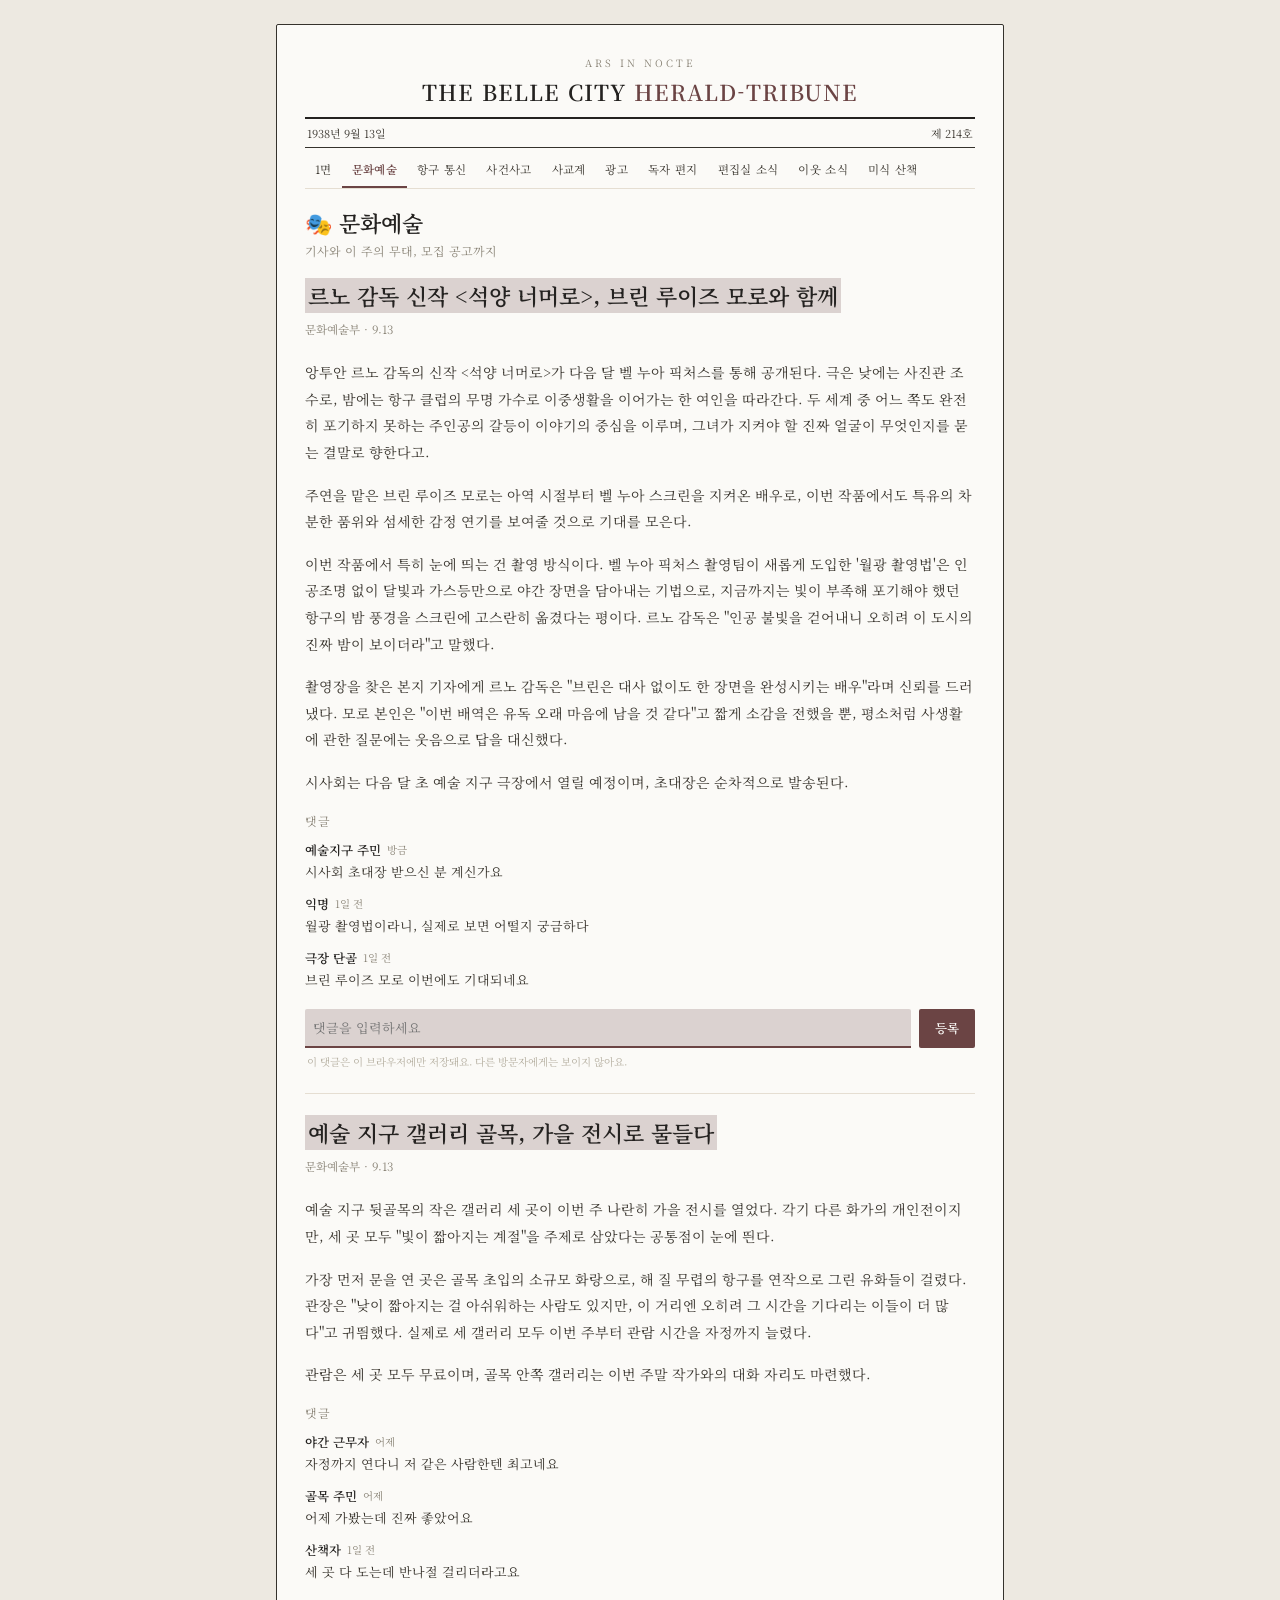
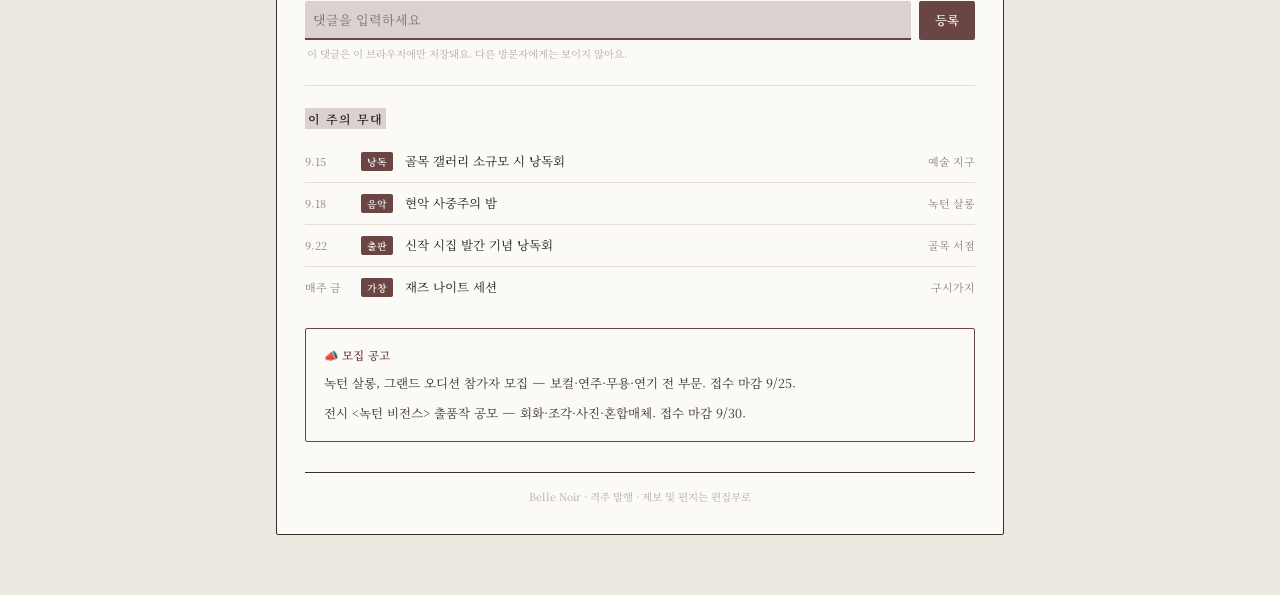
==== culture.html @ 5d4853d4 "Add files via upload" ====
<!DOCTYPE html>
<html lang="ko">
<head>
<meta charset="UTF-8" />
<meta name="viewport" content="width=device-width, initial-scale=1.0" />
<title>문화예술 — The Belle City Herald-Tribune</title>
<link rel="stylesheet" href="https://fonts.googleapis.com/css2?family=Noto+Serif+KR:wght@400;500;600;700&display=swap" />
<link rel="stylesheet" href="style.css" />
</head>
<body data-page="culture">

<div class="bn-wrap">
  <div class="bn-paper">

    <div id="bn-header"></div>

    <p class="bn-section-title">🎭 문화예술</p>
    <p class="bn-section-desc">기사와 이 주의 무대, 모집 공고까지</p>

    <article id="movie">
      <h1 class="bn-article-title"><span class="bn-hl">르노 감독 신작 &lt;석양 너머로&gt;, 브린 루이즈 모로와 함께</span></h1>
      <p class="bn-article-meta">문화예술부 · 9.13</p>
      <div class="bn-article-body">
        <p>앙투안 르노 감독의 신작 &lt;석양 너머로&gt;가 다음 달 벨 누아 픽처스를 통해 공개된다. 극은 낮에는 사진관 조수로, 밤에는 항구 클럽의 무명 가수로 이중생활을 이어가는 한 여인을 따라간다. 두 세계 중 어느 쪽도 완전히 포기하지 못하는 주인공의 갈등이 이야기의 중심을 이루며, 그녀가 지켜야 할 진짜 얼굴이 무엇인지를 묻는 결말로 향한다고.</p>
        <p>주연을 맡은 브린 루이즈 모로는 아역 시절부터 벨 누아 스크린을 지켜온 배우로, 이번 작품에서도 특유의 차분한 품위와 섬세한 감정 연기를 보여줄 것으로 기대를 모은다.</p>
        <p>이번 작품에서 특히 눈에 띄는 건 촬영 방식이다. 벨 누아 픽처스 촬영팀이 새롭게 도입한 '월광 촬영법'은 인공조명 없이 달빛과 가스등만으로 야간 장면을 담아내는 기법으로, 지금까지는 빛이 부족해 포기해야 했던 항구의 밤 풍경을 스크린에 고스란히 옮겼다는 평이다. 르노 감독은 "인공 불빛을 걷어내니 오히려 이 도시의 진짜 밤이 보이더라"고 말했다.</p>
        <p>촬영장을 찾은 본지 기자에게 르노 감독은 "브린은 대사 없이도 한 장면을 완성시키는 배우"라며 신뢰를 드러냈다. 모로 본인은 "이번 배역은 유독 오래 마음에 남을 것 같다"고 짧게 소감을 전했을 뿐, 평소처럼 사생활에 관한 질문에는 웃음으로 답을 대신했다.</p>
        <p>시사회는 다음 달 초 예술 지구 극장에서 열릴 예정이며, 초대장은 순차적으로 발송된다.</p>
      </div>

      <div class="bn-comments-block" data-article-id="culture-movie" data-preset='[{"author":"극장 단골","text":"브린 루이즈 모로 이번에도 기대되네요","date":"1일 전"},{"author":"익명","text":"월광 촬영법이라니, 실제로 보면 어떨지 궁금하다","date":"1일 전"},{"author":"예술지구 주민","text":"시사회 초대장 받으신 분 계신가요","date":"방금"}]'>
        <p class="bn-comments-title">댓글</p>
        <div class="bn-comment-list"></div>
        <div class="bn-comment-input-row">
          <input type="text" class="bn-comment-input" placeholder="댓글을 입력하세요" />
          <button class="bn-comment-submit">등록</button>
        </div>
        <p class="bn-comment-hint">이 댓글은 이 브라우저에만 저장돼요. 다른 방문자에게는 보이지 않아요.</p>
      </div>
    </article>

    <hr class="bn-divider" />

    <article id="gallery">
      <h1 class="bn-article-title"><span class="bn-hl">예술 지구 갤러리 골목, 가을 전시로 물들다</span></h1>
      <p class="bn-article-meta">문화예술부 · 9.13</p>
      <div class="bn-article-body">
        <p>예술 지구 뒷골목의 작은 갤러리 세 곳이 이번 주 나란히 가을 전시를 열었다. 각기 다른 화가의 개인전이지만, 세 곳 모두 "빛이 짧아지는 계절"을 주제로 삼았다는 공통점이 눈에 띈다.</p>
        <p>가장 먼저 문을 연 곳은 골목 초입의 소규모 화랑으로, 해 질 무렵의 항구를 연작으로 그린 유화들이 걸렸다. 관장은 "낮이 짧아지는 걸 아쉬워하는 사람도 있지만, 이 거리엔 오히려 그 시간을 기다리는 이들이 더 많다"고 귀띔했다. 실제로 세 갤러리 모두 이번 주부터 관람 시간을 자정까지 늘렸다.</p>
        <p>관람은 세 곳 모두 무료이며, 골목 안쪽 갤러리는 이번 주말 작가와의 대화 자리도 마련했다.</p>
      </div>

      <div class="bn-comments-block" data-article-id="culture-gallery" data-preset='[{"author":"골목 주민","text":"어제 가봤는데 진짜 좋았어요","date":"어제"},{"author":"야간 근무자","text":"자정까지 연다니 저 같은 사람한텐 최고네요","date":"어제"},{"author":"산책자","text":"세 곳 다 도는데 반나절 걸리더라고요","date":"1일 전"}]'>
        <p class="bn-comments-title">댓글</p>
        <div class="bn-comment-list"></div>
        <div class="bn-comment-input-row">
          <input type="text" class="bn-comment-input" placeholder="댓글을 입력하세요" />
          <button class="bn-comment-submit">등록</button>
        </div>
        <p class="bn-comment-hint">이 댓글은 이 브라우저에만 저장돼요. 다른 방문자에게는 보이지 않아요.</p>
      </div>
    </article>

    <hr class="bn-divider" />

    <p class="bn-reporter-section-title"><span>이 주의 무대</span></p>
    <div>
      <div class="bn-lineup-item">
        <span class="bn-lineup-date">9.15</span>
        <span class="bn-lineup-tag">낭독</span>
        <span class="bn-lineup-title">골목 갤러리 소규모 시 낭독회</span>
        <span class="bn-lineup-loc">예술 지구</span>
      </div>
      <div class="bn-lineup-item">
        <span class="bn-lineup-date">9.18</span>
        <span class="bn-lineup-tag">음악</span>
        <span class="bn-lineup-title">현악 사중주의 밤</span>
        <span class="bn-lineup-loc">녹턴 살롱</span>
      </div>
      <div class="bn-lineup-item">
        <span class="bn-lineup-date">9.22</span>
        <span class="bn-lineup-tag">출판</span>
        <span class="bn-lineup-title">신작 시집 발간 기념 낭독회</span>
        <span class="bn-lineup-loc">골목 서점</span>
      </div>
      <div class="bn-lineup-item">
        <span class="bn-lineup-date">매주 금</span>
        <span class="bn-lineup-tag">가창</span>
        <span class="bn-lineup-title">재즈 나이트 세션</span>
        <span class="bn-lineup-loc">구시가지</span>
      </div>
    </div>

    <div class="bn-callout">
      <p>📣 모집 공고</p>
      <p>녹턴 살롱, 그랜드 오디션 참가자 모집 — 보컬·연주·무용·연기 전 부문. 접수 마감 9/25.</p>
      <p>전시 &lt;녹턴 비전스&gt; 출품작 공모 — 회화·조각·사진·혼합매체. 접수 마감 9/30.</p>
    </div>

    <div id="bn-footer" class="bn-footer"></div>

  </div>
</div>

<script src="common.js"></script>
<script src="comments.js"></script>
</body>
</html>
---- style.css ----
:root {
  --bn-accent: #6B4444;
  --bn-highlight: rgba(107, 68, 68, 0.22);
  --bn-paper: #FBFAF7;
  --bn-ink: #242220;
  --bn-ink-soft: #3A362F;
  --bn-muted: #8A8477;
  --bn-faint: #B5AFA0;
  --bn-line: #E5DED2;
  --bn-border: #35322C;
}

* { box-sizing: border-box; }

body {
  margin: 0;
  background: #EDE9E1;
  font-family: 'Noto Serif KR', serif;
  color: var(--bn-ink);
}

.bn-wrap {
  max-width: 760px;
  margin: 0 auto;
  padding: 24px 16px 60px;
}

.bn-paper {
  background: var(--bn-paper);
  border: 0.5px solid var(--bn-border);
  border-radius: 2px;
  padding: 30px 28px;
}

/* 마스트헤드 */
.bn-masthead { text-align: center; margin-bottom: 10px; }
.bn-tagline { font-size: 10px; letter-spacing: 3px; color: var(--bn-muted); margin: 0 0 6px; }
.bn-logo { font-size: 22px; font-weight: 600; letter-spacing: 1px; margin: 0; }
.bn-logo a { color: var(--bn-ink); text-decoration: none; }
.bn-logo .bn-accent { color: var(--bn-accent); }
.bn-dateline {
  display: flex; justify-content: space-between; align-items: center;
  border-top: 2px solid var(--bn-ink); border-bottom: 0.5px solid var(--bn-border);
  padding: 6px 2px; font-size: 11px; color: var(--bn-ink-soft); margin-bottom: 4px;
}

/* 내비게이션 */
.bn-nav {
  display: flex; flex-wrap: wrap; gap: 0;
  border-bottom: 0.5px solid var(--bn-line); margin-bottom: 18px;
}
.bn-nav a {
  font-size: 11.5px; padding: 9px 10px; color: var(--bn-ink-soft);
  text-decoration: none; letter-spacing: 0.3px;
}
.bn-nav a.active { color: var(--bn-accent); font-weight: 600; border-bottom: 2px solid var(--bn-accent); margin-bottom: -0.5px; }
.bn-nav a:hover { color: var(--bn-ink); }

/* 헤드라인 (1면) */
.bn-headline { padding: 18px 0; border-bottom: 0.5px solid var(--bn-line); }
.bn-tag {
  font-size: 10px; color: var(--bn-paper); background: var(--bn-accent);
  border-radius: 2px; padding: 2px 8px; font-weight: 600;
}
.bn-headline h1 {
  font-size: 21px; font-weight: 600; line-height: 1.35; margin: 10px 0 8px;
}
.bn-headline h1 span, .bn-hl { background: var(--bn-highlight); padding: 2px 3px; }
.bn-headline p { font-size: 13px; line-height: 1.85; color: var(--bn-ink-soft); margin: 0; }
.bn-more { color: var(--bn-accent); font-weight: 600; text-decoration: none; }

/* 1면 그리드 */
.bn-grid {
  display: grid;
  grid-template-columns: 1.2fr 1fr 1fr;
  grid-template-areas:
    "culture culture incident"
    "society harbor incident"
    "ads food mark"
    "neighbor letters mark";
  gap: 0; margin-top: 4px;
}
.bn-area-culture { grid-area: culture; }
.bn-area-incident { grid-area: incident; }
.bn-area-society { grid-area: society; }
.bn-area-harbor { grid-area: harbor; }
.bn-area-ads { grid-area: ads; }
.bn-area-food { grid-area: food; }
.bn-area-mark { grid-area: mark; }
.bn-area-neighbor { grid-area: neighbor; }
.bn-area-letters { grid-area: letters; }

.bn-cell {
  padding: 16px; border-right: 0.5px solid var(--bn-line); border-bottom: 0.5px solid var(--bn-line);
}
.bn-cell:last-child, .bn-cell.bn-no-r { border-right: none; }
.bn-cell.bn-no-b { border-bottom: none; }
.bn-cell a { text-decoration: none; color: inherit; }
.bn-cell-label { font-size: 11px; font-weight: 600; letter-spacing: 1px; color: var(--bn-accent); margin: 0 0 8px; }
.bn-cell-title { font-size: 14px; font-weight: 600; line-height: 1.4; margin: 0 0 5px; }
.bn-cell-sub { font-size: 11.5px; color: var(--bn-muted); line-height: 1.6; margin: 0; }
.bn-mark { display: flex; flex-direction: column; align-items: center; justify-content: center; text-align: center; padding: 16px 0; }
.bn-mark .bn-moon { font-size: 18px; color: var(--bn-accent); }
.bn-mark p { font-style: italic; color: var(--bn-muted); font-size: 12px; letter-spacing: 1px; margin: 10px 0 0; }
.bn-mark p.bn-mark-kr { font-size: 10px; color: var(--bn-faint); margin: 2px 0 0; }

.bn-editorial-strip {
  margin-top: 16px; padding-top: 14px; border-top: 0.5px solid var(--bn-border); text-align: center;
}
.bn-editorial-strip a { color: var(--bn-muted); text-decoration: none; font-size: 11px; }
.bn-editorial-strip a:hover { color: var(--bn-ink-soft); }

/* 섹션 목록 페이지 */
.bn-section-title { font-size: 22px; font-weight: 600; margin: 0 0 4px; }
.bn-section-desc { font-size: 12px; color: var(--bn-muted); margin: 0 0 22px; }
.bn-article-list { display: flex; flex-direction: column; }
.bn-article-item { padding: 18px 0; border-bottom: 0.5px solid var(--bn-line); }
.bn-article-item:last-child { border-bottom: none; }
.bn-article-item a { text-decoration: none; color: inherit; }
.bn-article-item h2 { font-size: 16px; font-weight: 600; margin: 0 0 6px; line-height: 1.4; }
.bn-article-item p { font-size: 12.5px; color: var(--bn-muted); margin: 0; }

/* 글 상세 페이지 */
.bn-back { display: inline-block; font-size: 12px; color: var(--bn-muted); text-decoration: none; margin-bottom: 18px; }
.bn-back:hover { color: var(--bn-ink); }
.bn-article-title { font-size: 22px; font-weight: 600; line-height: 1.4; margin: 0 0 10px; }
.bn-article-meta { font-size: 11.5px; color: var(--bn-muted); margin: 0 0 22px; }
.bn-article-body p { font-size: 14px; line-height: 1.9; color: var(--bn-ink-soft); margin: 0 0 16px; }
.bn-divider { border: none; border-top: 0.5px solid var(--bn-line); margin: 24px 0; }

/* 리스트형 카드 (광고/독자편지/이웃소식 공통) */
.bn-card-list { display: flex; flex-direction: column; gap: 14px; }
.bn-flyer {
  position: relative; border: 1px dashed var(--bn-faint); border-radius: 2px;
  padding: 16px; background: var(--bn-paper);
}
.bn-flyer.bn-plain { border: 0.5px solid var(--bn-border); }
.bn-flyer .bn-tape {
  position: absolute; top: -8px; left: 24px; width: 40px; height: 14px;
  background: rgba(197,181,138,0.35); transform: rotate(-3deg);
}
.bn-flyer h3 { font-size: 14.5px; font-weight: 600; margin: 0 0 4px; }
.bn-flyer p { font-size: 12.5px; line-height: 1.7; color: var(--bn-ink-soft); margin: 0; }
.bn-flyer .bn-fine { font-size: 9px; color: var(--bn-faint); margin-top: 6px; }

.bn-letter { border-left: 2px solid var(--bn-border); padding-left: 16px; }
.bn-letter h3 { font-size: 14.5px; font-weight: 600; margin: 0 0 8px; }
.bn-letter h3 span { background: var(--bn-highlight); padding: 2px 3px; }
.bn-letter p { font-size: 12.5px; line-height: 1.85; color: var(--bn-ink-soft); margin: 0 0 8px; }
.bn-letter .bn-sign { font-size: 11.5px; color: var(--bn-ink-soft); font-style: italic; margin: 0; }
.bn-letter .bn-editor-note { font-size: 10.5px; color: var(--bn-faint); margin: 0 0 8px; }

.bn-tagged-item { display: flex; gap: 12px; align-items: baseline; padding: 8px 0; }
.bn-badge {
  flex-shrink: 0; font-size: 10px; color: var(--bn-paper); background: var(--bn-accent);
  border-radius: 2px; padding: 2px 8px; font-weight: 600;
}
.bn-tagged-item p { font-size: 12.5px; line-height: 1.8; color: var(--bn-ink-soft); margin: 0; }

/* 이 주의 무대 / 목록형 라인업 */
.bn-lineup-item {
  display: flex; gap: 12px; align-items: baseline; padding: 11px 0; border-bottom: 0.5px solid var(--bn-line);
}
.bn-lineup-item:last-child { border-bottom: none; }
.bn-lineup-date { flex-shrink: 0; width: 44px; font-size: 11px; color: var(--bn-muted); }
.bn-lineup-tag { flex-shrink: 0; font-size: 10px; color: var(--bn-paper); background: var(--bn-accent); border-radius: 2px; padding: 2px 6px; font-weight: 600; }
.bn-lineup-title { font-size: 12.5px; flex: 1; }
.bn-lineup-loc { font-size: 11px; color: var(--bn-muted); }

.bn-callout { margin-top: 20px; padding: 16px 18px; border: 0.5px solid var(--bn-accent); border-radius: 2px; }
.bn-callout p:first-child { font-size: 11.5px; font-weight: 600; color: var(--bn-accent); margin: 0 0 6px; }
.bn-callout p { font-size: 12.5px; line-height: 1.8; color: var(--bn-ink-soft); margin: 0 0 8px; }
.bn-callout p:last-child { margin-bottom: 0; }

/* 메뉴/아이템 리스트 (미식산책) */
.bn-menu-item { display: flex; gap: 12px; align-items: center; }
.bn-menu-thumb {
  width: 44px; height: 44px; flex-shrink: 0; background: var(--bn-line); border-radius: 2px;
  display: flex; align-items: center; justify-content: center; font-size: 16px; color: var(--bn-faint);
}
.bn-menu-item h4 { font-size: 13px; font-weight: 600; margin: 0 0 2px; }
.bn-menu-item p { font-size: 11.5px; color: var(--bn-muted); margin: 0; }

/* 편집실 소식 */
.bn-editor-box { border: 0.5px solid var(--bn-accent); border-radius: 2px; padding: 16px 18px; margin-bottom: 24px; }
.bn-editor-box h3 { font-size: 13.5px; font-weight: 600; margin: 0 0 8px; }
.bn-editor-box h3 span { background: var(--bn-highlight); padding: 2px 3px; }
.bn-editor-box p { font-size: 12.5px; line-height: 1.85; color: var(--bn-ink-soft); margin: 0 0 6px; }
.bn-editor-box .bn-sign { font-size: 11px; color: var(--bn-muted); font-style: italic; margin: 0; }

.bn-reporter-section-title { font-size: 12px; font-weight: 600; letter-spacing: 1px; margin: 0 0 14px; }
.bn-reporter-section-title span { background: var(--bn-highlight); padding: 2px 3px; }
.bn-reporter-note { border-left: 2px solid var(--bn-line); padding-left: 14px; margin-bottom: 16px; }
.bn-reporter-note p { font-size: 12.5px; line-height: 1.8; color: var(--bn-ink-soft); margin: 0 0 5px; }
.bn-reporter-note .bn-sign { font-size: 11px; color: var(--bn-muted); font-style: italic; margin: 0; }

.bn-chat-box { padding-top: 16px; border-top: 0.5px dashed var(--bn-line); margin-bottom: 20px; }
.bn-chat-box h3 { font-size: 13px; font-weight: 600; margin: 0 0 6px; }
.bn-chat-box p { font-size: 12.5px; line-height: 1.85; color: var(--bn-ink-soft); margin: 0; }
.bn-chat-box .bn-orange { color: #B5651D; font-weight: 600; }

.bn-next-issue { padding: 14px 16px; border: 0.5px solid var(--bn-border); border-radius: 2px; text-align: center; }
.bn-next-issue p:first-child { font-size: 11px; color: var(--bn-muted); letter-spacing: 1px; margin: 0 0 4px; }
.bn-next-issue p { font-size: 12.5px; color: var(--bn-ink-soft); margin: 0; }

/* 댓글 */
.bn-comments-title { font-size: 12px; color: var(--bn-muted); letter-spacing: 1px; margin: 0 0 12px; }
.bn-comment-list { display: flex; flex-direction: column; gap: 14px; margin-bottom: 20px; }
.bn-comment-head { display: flex; align-items: center; gap: 6px; margin-bottom: 3px; }
.bn-comment-name { font-size: 12.5px; font-weight: 600; }
.bn-comment-date { font-size: 10.5px; color: var(--bn-muted); }
.bn-comment-text { font-size: 13px; color: var(--bn-ink-soft); margin: 0; }
.bn-comment-mine-badge {
  font-size: 9px; color: var(--bn-accent); border: 0.5px solid var(--bn-accent);
  border-radius: 2px; padding: 1px 6px; font-weight: 600;
}
.bn-comment-input-row { display: flex; gap: 8px; }
.bn-comment-input-row input {
  flex: 1; background: var(--bn-highlight); border: none; border-bottom: 2px solid var(--bn-accent);
  border-radius: 2px 2px 0 0; padding: 9px 8px; font-size: 13px; font-family: 'Noto Serif KR', serif;
  color: var(--bn-ink); outline: none;
}
.bn-comment-input-row button {
  background: var(--bn-accent); color: var(--bn-paper); border: none; border-radius: 2px;
  padding: 0 16px; font-size: 12.5px; font-weight: 600; font-family: 'Noto Serif KR', serif; cursor: pointer;
}
.bn-comment-hint { font-size: 10.5px; color: var(--bn-faint); margin: 6px 2px 0; }

.bn-footer { margin-top: 30px; padding-top: 16px; border-top: 0.5px solid var(--bn-border); text-align: center; }
.bn-footer p { font-size: 10.5px; color: var(--bn-faint); margin: 0; }

@media (max-width: 480px) {
  .bn-wrap { padding: 12px 8px 40px; }
  .bn-paper { padding: 22px 16px; }
  .bn-grid { grid-template-columns: 1fr 1fr; grid-template-areas:
    "culture culture"
    "incident incident"
    "society harbor"
    "ads food"
    "neighbor letters"
    "mark mark"; }
}
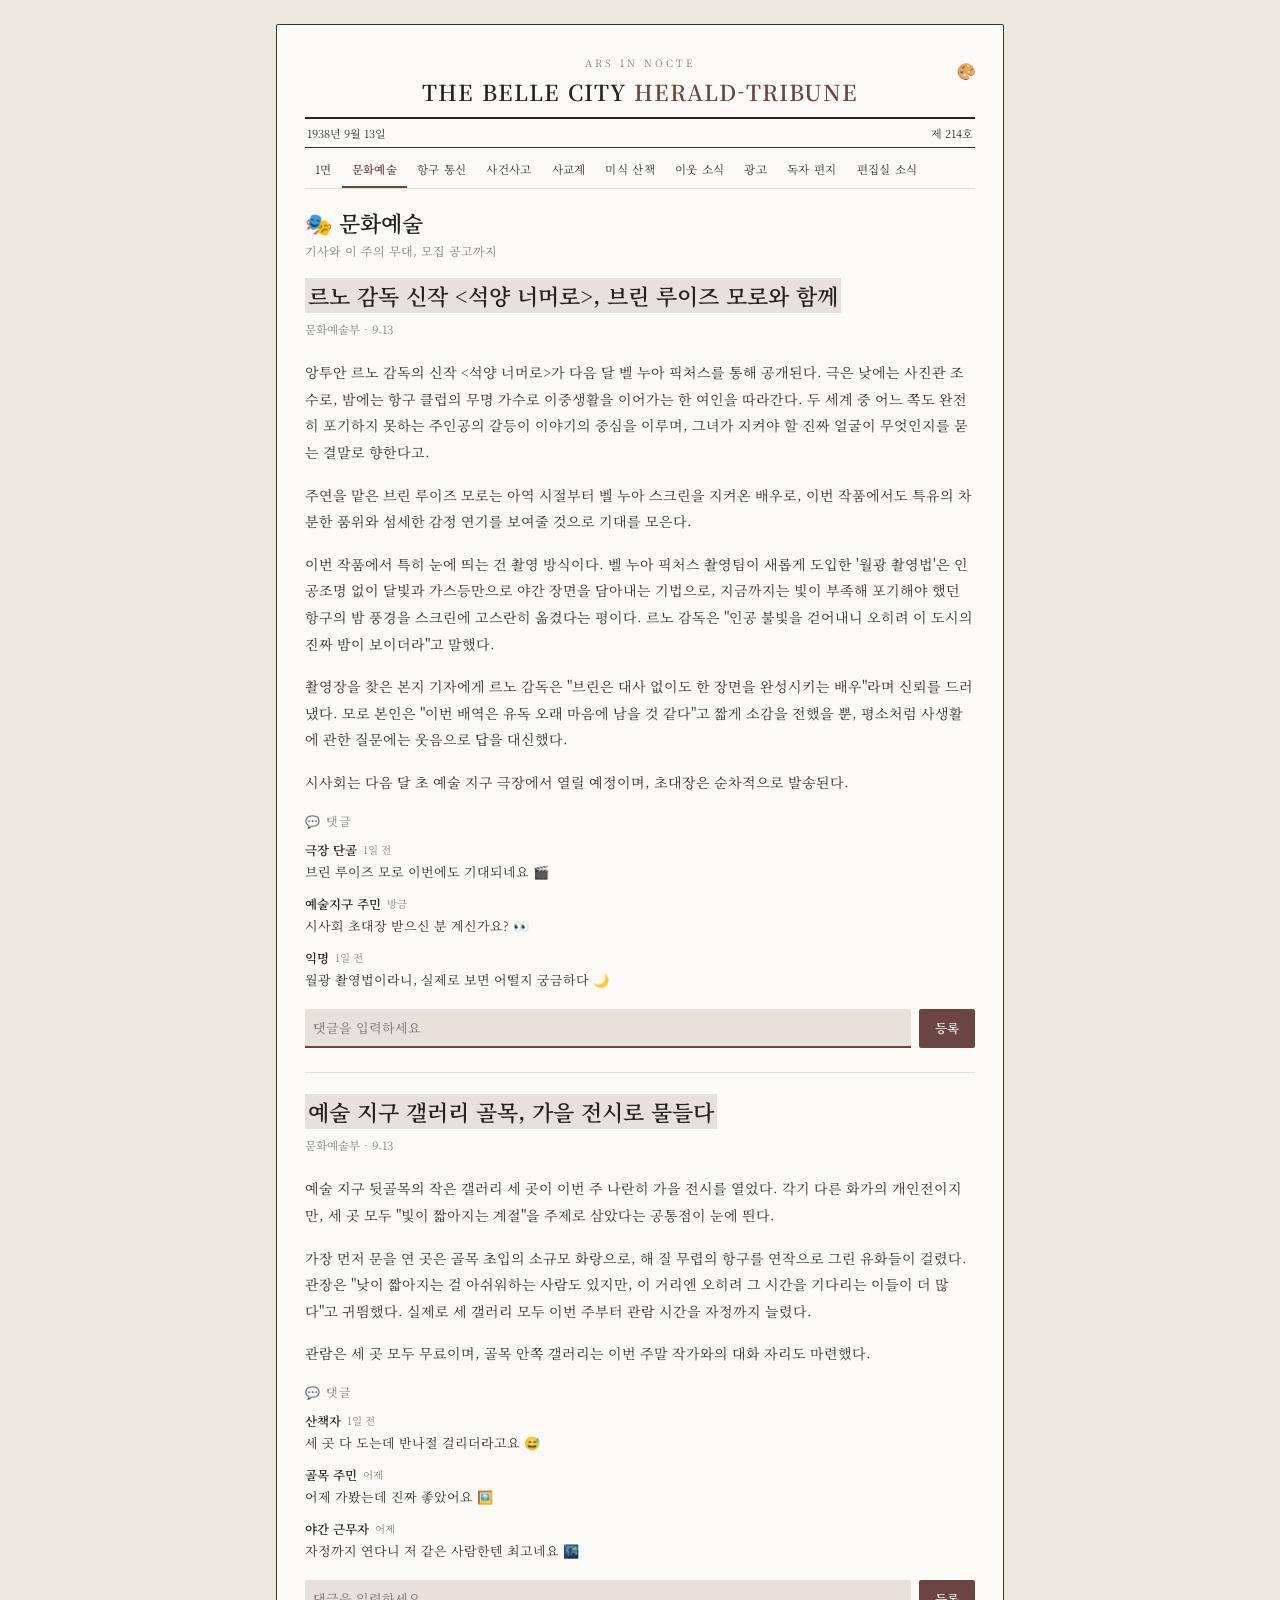
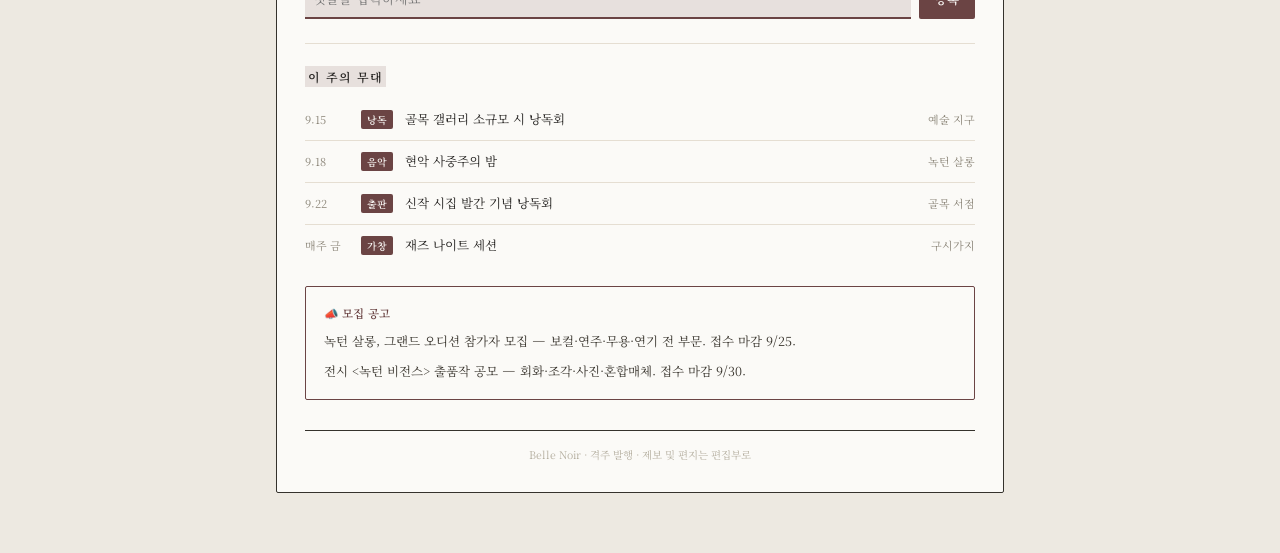
==== commit 7bdb4437: "Update culture.html" ====
--- a/culture.html
+++ b/culture.html
@@ -28,14 +28,13 @@
         <p>시사회는 다음 달 초 예술 지구 극장에서 열릴 예정이며, 초대장은 순차적으로 발송된다.</p>
       </div>
 
-      <div class="bn-comments-block" data-article-id="culture-movie" data-preset='[{"author":"극장 단골","text":"브린 루이즈 모로 이번에도 기대되네요","date":"1일 전"},{"author":"익명","text":"월광 촬영법이라니, 실제로 보면 어떨지 궁금하다","date":"1일 전"},{"author":"예술지구 주민","text":"시사회 초대장 받으신 분 계신가요","date":"방금"}]'>
-        <p class="bn-comments-title">댓글</p>
+      <div class="bn-comments-block" data-article-id="culture-movie" data-preset='[{"author":"극장 단골","text":"브린 루이즈 모로 이번에도 기대되네요 🎬","date":"1일 전"},{"author":"익명","text":"월광 촬영법이라니, 실제로 보면 어떨지 궁금하다 🌙","date":"1일 전"},{"author":"예술지구 주민","text":"시사회 초대장 받으신 분 계신가요? 👀","date":"방금"}]'>
+        <p class="bn-comments-title">💬 댓글</p>
         <div class="bn-comment-list"></div>
         <div class="bn-comment-input-row">
           <input type="text" class="bn-comment-input" placeholder="댓글을 입력하세요" />
           <button class="bn-comment-submit">등록</button>
         </div>
-        <p class="bn-comment-hint">이 댓글은 이 브라우저에만 저장돼요. 다른 방문자에게는 보이지 않아요.</p>
       </div>
     </article>
 
@@ -50,14 +49,13 @@
         <p>관람은 세 곳 모두 무료이며, 골목 안쪽 갤러리는 이번 주말 작가와의 대화 자리도 마련했다.</p>
       </div>
 
-      <div class="bn-comments-block" data-article-id="culture-gallery" data-preset='[{"author":"골목 주민","text":"어제 가봤는데 진짜 좋았어요","date":"어제"},{"author":"야간 근무자","text":"자정까지 연다니 저 같은 사람한텐 최고네요","date":"어제"},{"author":"산책자","text":"세 곳 다 도는데 반나절 걸리더라고요","date":"1일 전"}]'>
-        <p class="bn-comments-title">댓글</p>
+      <div class="bn-comments-block" data-article-id="culture-gallery" data-preset='[{"author":"골목 주민","text":"어제 가봤는데 진짜 좋았어요 🖼️","date":"어제"},{"author":"야간 근무자","text":"자정까지 연다니 저 같은 사람한텐 최고네요 🌃","date":"어제"},{"author":"산책자","text":"세 곳 다 도는데 반나절 걸리더라고요 😅","date":"1일 전"}]'>
+        <p class="bn-comments-title">💬 댓글</p>
         <div class="bn-comment-list"></div>
         <div class="bn-comment-input-row">
           <input type="text" class="bn-comment-input" placeholder="댓글을 입력하세요" />
           <button class="bn-comment-submit">등록</button>
         </div>
-        <p class="bn-comment-hint">이 댓글은 이 브라우저에만 저장돼요. 다른 방문자에게는 보이지 않아요.</p>
       </div>
     </article>
 
